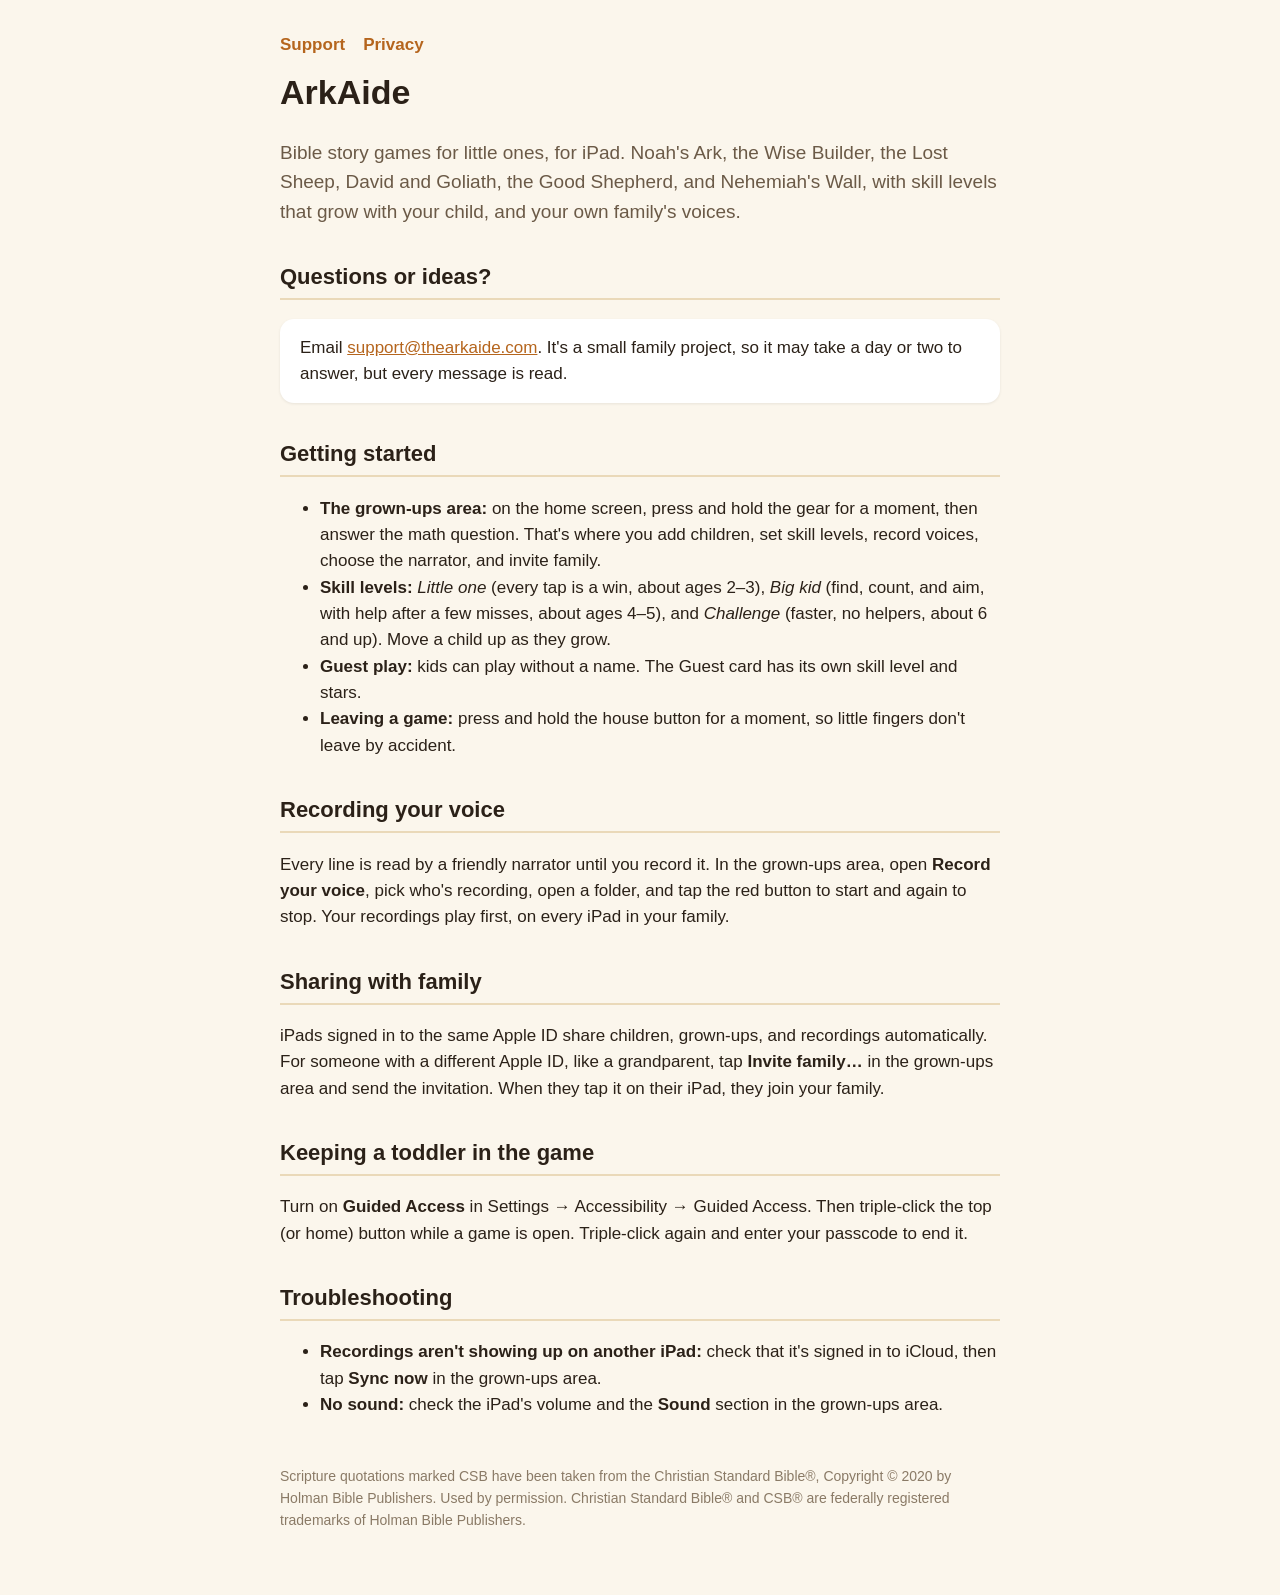
==== index.html @ 2ac63e1c "ArkAide support page and privacy policy" ====
<!doctype html>
<html lang="en"><head><meta charset="utf-8"><meta name="viewport" content="width=device-width, initial-scale=1">
<title>ArkAide: Support</title><link rel="stylesheet" href="style.css"></head>
<body><main>
<nav><a href="index.html">Support</a><a href="privacy.html">Privacy</a></nav>
<h1>ArkAide</h1>
<p class="lede">Bible story games for little ones, for iPad. Noah's Ark, the Wise Builder, the Lost Sheep,
David and Goliath, the Good Shepherd, and Nehemiah's Wall, with skill levels that grow with your child,
and your own family's voices.</p>

<h2>Questions or ideas?</h2>
<p class="card">Email <a href="mailto:support@thearkaide.com?subject=Bowman%20Games">support@thearkaide.com</a>.
It's a small family project, so it may take a day or two to answer, but every message is read.</p>

<h2>Getting started</h2>
<ul>
<li><b>The grown-ups area:</b> on the home screen, press and hold the gear for a moment, then answer the math
question. That's where you add children, set skill levels, record voices, choose the narrator, and invite family.</li>
<li><b>Skill levels:</b> <i>Little one</i> (every tap is a win, about ages 2–3), <i>Big kid</i> (find, count,
and aim, with help after a few misses, about ages 4–5), and <i>Challenge</i> (faster, no helpers, about 6 and up).
Move a child up as they grow.</li>
<li><b>Guest play:</b> kids can play without a name. The Guest card has its own skill level and stars.</li>
<li><b>Leaving a game:</b> press and hold the house button for a moment, so little fingers don't leave by accident.</li>
</ul>

<h2>Recording your voice</h2>
<p>Every line is read by a friendly narrator until you record it. In the grown-ups area, open
<b>Record your voice</b>, pick who's recording, open a folder, and tap the red button to start and again to stop.
Your recordings play first, on every iPad in your family.</p>

<h2>Sharing with family</h2>
<p>iPads signed in to the same Apple ID share children, grown-ups, and recordings automatically.
For someone with a different Apple ID, like a grandparent, tap <b>Invite family…</b> in the grown-ups area
and send the invitation. When they tap it on their iPad, they join your family.</p>

<h2>Keeping a toddler in the game</h2>
<p>Turn on <b>Guided Access</b> in Settings → Accessibility → Guided Access. Then triple-click the top
(or home) button while a game is open. Triple-click again and enter your passcode to end it.</p>

<h2>Troubleshooting</h2>
<ul>
<li><b>Recordings aren't showing up on another iPad:</b> check that it's signed in to iCloud, then tap
<b>Sync now</b> in the grown-ups area.</li>
<li><b>No sound:</b> check the iPad's volume and the <b>Sound</b> section in the grown-ups area.</li>
</ul>

<footer>Scripture quotations marked CSB have been taken from the Christian Standard Bible®, Copyright © 2020 by
Holman Bible Publishers. Used by permission. Christian Standard Bible® and CSB® are federally registered
trademarks of Holman Bible Publishers.</footer>
</main></body></html>
---- style.css ----
body { font: 17px/1.55 -apple-system, BlinkMacSystemFont, "Segoe UI", sans-serif; color: #2b2118; background: #fbf6ec; margin: 0; }
main { max-width: 720px; margin: 0 auto; padding: 32px 22px 64px; }
h1 { font-size: 34px; margin: 8px 0 4px; }
h2 { font-size: 22px; margin-top: 34px; border-bottom: 2px solid #ead9b9; padding-bottom: 4px; }
.lede { font-size: 19px; color: #6b5a47; }
nav a { margin-right: 18px; color: #b5651d; font-weight: 600; text-decoration: none; }
a { color: #b5651d; }
.card { background: #fff; border-radius: 14px; padding: 16px 20px; box-shadow: 0 1px 3px rgba(0,0,0,.08); }
footer { margin-top: 48px; font-size: 14px; color: #8a7a66; }
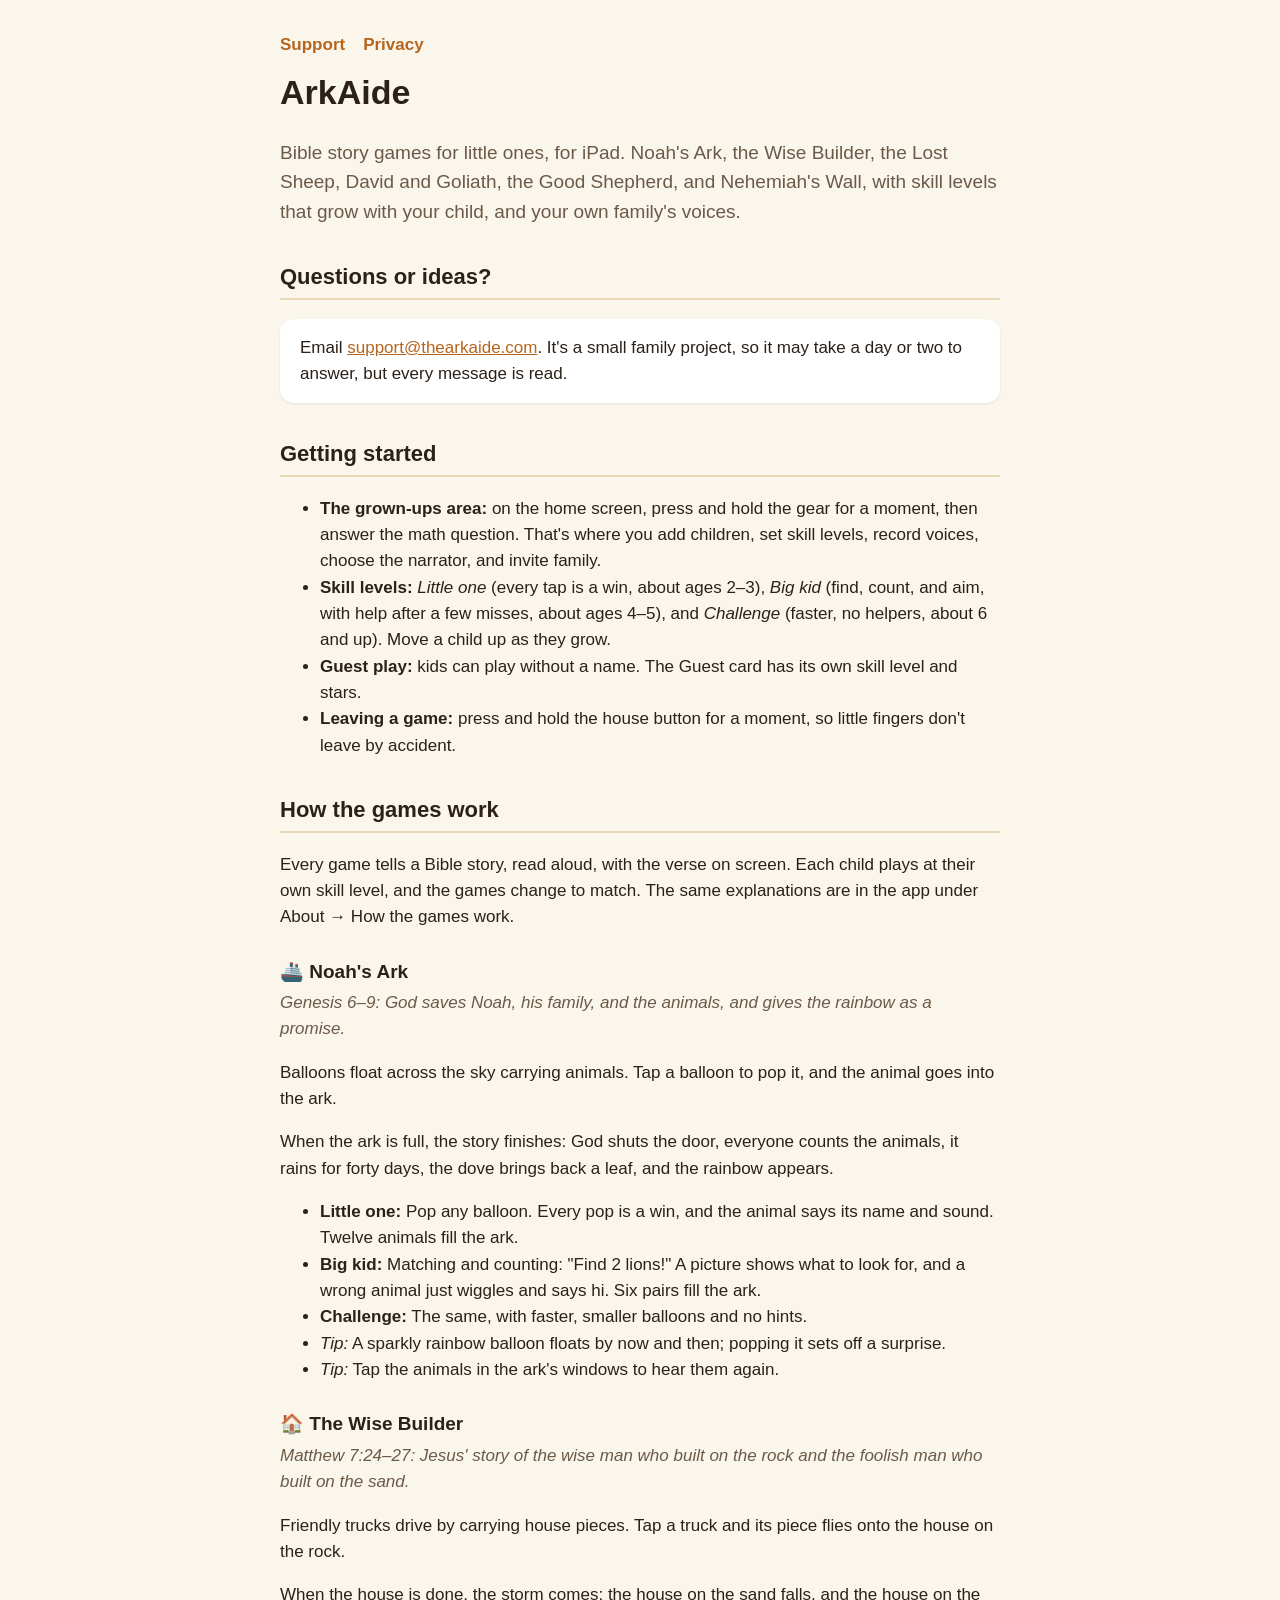
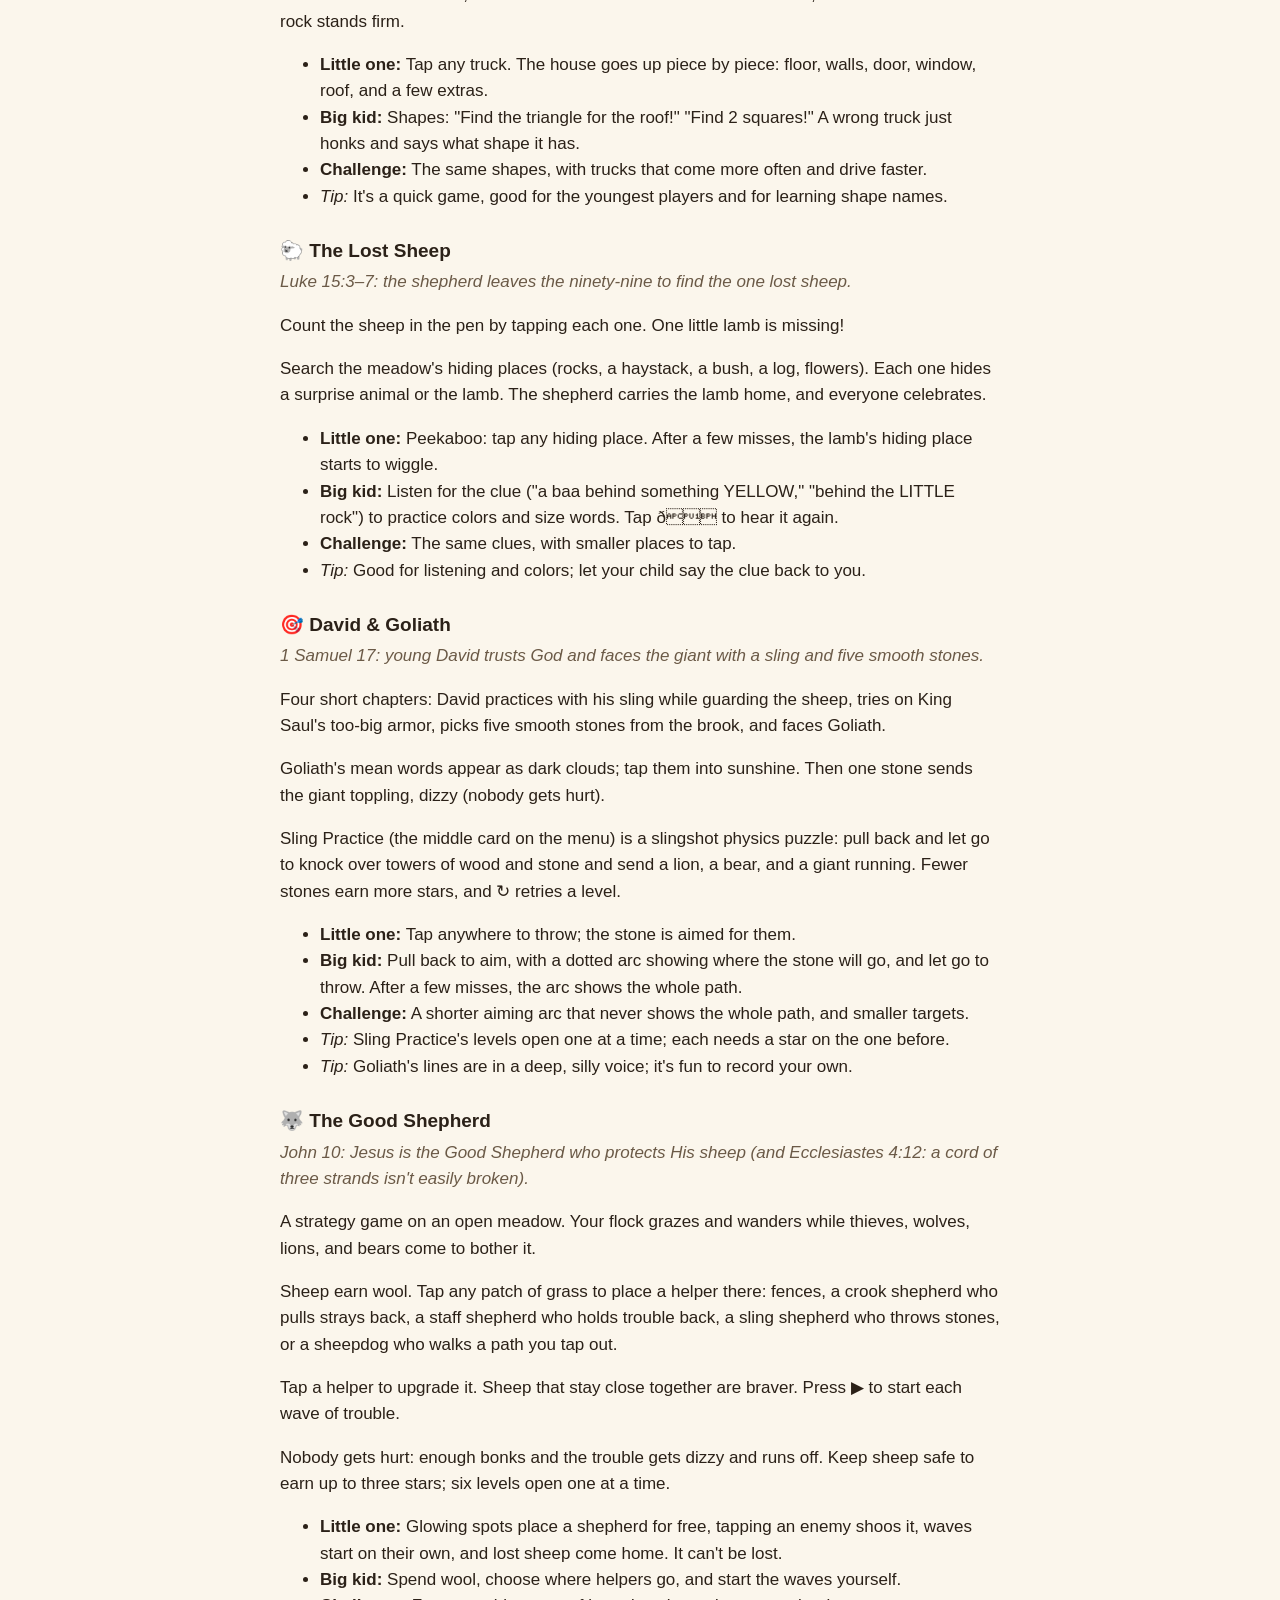
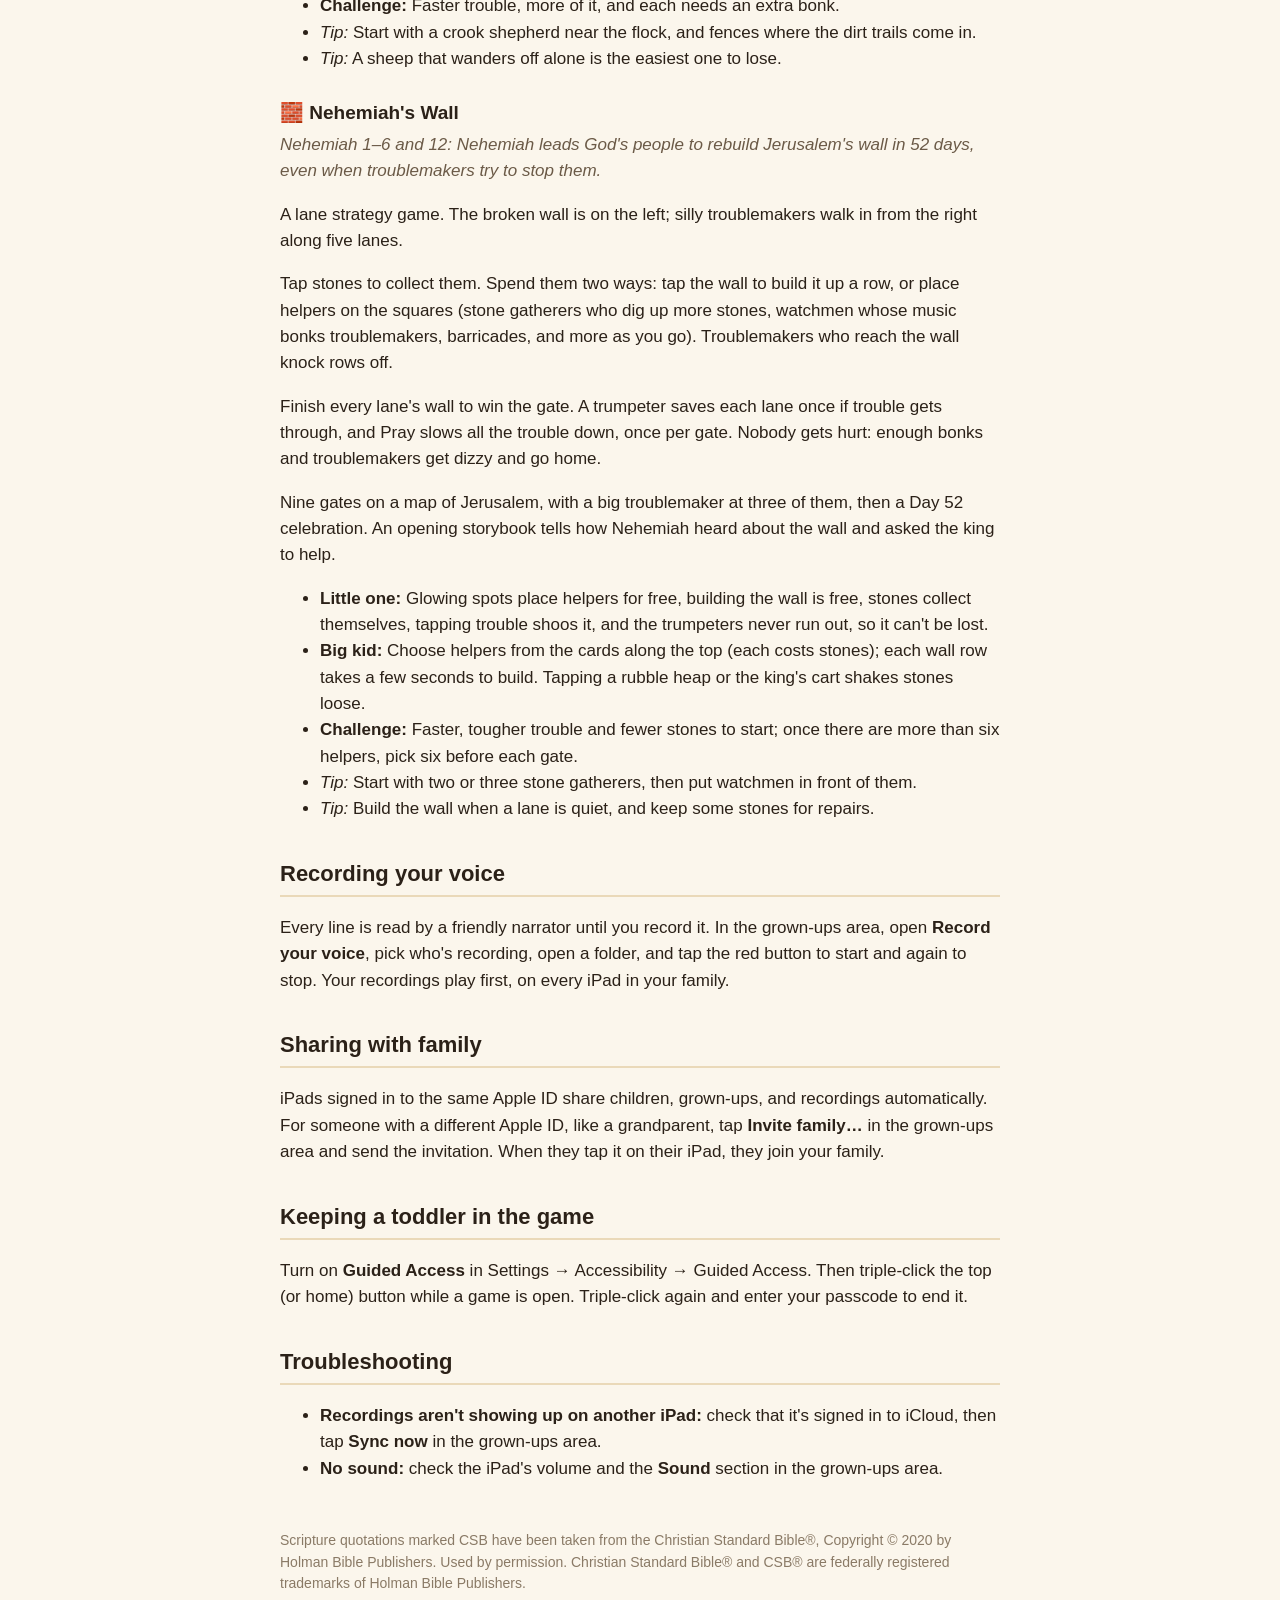
==== commit 6e8ba524: "Update the ArkAide web pages" ====
--- a/index.html
+++ b/index.html
@@ -9,7 +9,7 @@
 and your own family's voices.</p>
 
 <h2>Questions or ideas?</h2>
-<p class="card">Email <a href="mailto:support@thearkaide.com?subject=Bowman%20Games">support@thearkaide.com</a>.
+<p class="card">Email <a href="mailto:support@thearkaide.com?subject=ArkAide">support@thearkaide.com</a>.
 It's a small family project, so it may take a day or two to answer, but every message is read.</p>
 
 <h2>Getting started</h2>
@@ -21,6 +21,83 @@
 Move a child up as they grow.</li>
 <li><b>Guest play:</b> kids can play without a name. The Guest card has its own skill level and stars.</li>
 <li><b>Leaving a game:</b> press and hold the house button for a moment, so little fingers don't leave by accident.</li>
+</ul>
+
+<h2>How the games work</h2>
+<p>Every game tells a Bible story, read aloud, with the verse on screen. Each child plays at their own skill level, and the games change to match. The same explanations are in the app under About → How the games work.</p>
+<h3>🚢 Noah's Ark</h3>
+<p class="story">Genesis 6–9: God saves Noah, his family, and the animals, and gives the rainbow as a promise.</p>
+<p>Balloons float across the sky carrying animals. Tap a balloon to pop it, and the animal goes into the ark.</p>
+<p>When the ark is full, the story finishes: God shuts the door, everyone counts the animals, it rains for forty days, the dove brings back a leaf, and the rainbow appears.</p>
+<ul>
+<li><b>Little one:</b> Pop any balloon. Every pop is a win, and the animal says its name and sound. Twelve animals fill the ark.</li>
+<li><b>Big kid:</b> Matching and counting: "Find 2 lions!" A picture shows what to look for, and a wrong animal just wiggles and says hi. Six pairs fill the ark.</li>
+<li><b>Challenge:</b> The same, with faster, smaller balloons and no hints.</li>
+<li><i>Tip:</i> A sparkly rainbow balloon floats by now and then; popping it sets off a surprise.</li>
+<li><i>Tip:</i> Tap the animals in the ark's windows to hear them again.</li>
+</ul>
+
+<h3>🏠 The Wise Builder</h3>
+<p class="story">Matthew 7:24–27: Jesus' story of the wise man who built on the rock and the foolish man who built on the sand.</p>
+<p>Friendly trucks drive by carrying house pieces. Tap a truck and its piece flies onto the house on the rock.</p>
+<p>When the house is done, the storm comes: the house on the sand falls, and the house on the rock stands firm.</p>
+<ul>
+<li><b>Little one:</b> Tap any truck. The house goes up piece by piece: floor, walls, door, window, roof, and a few extras.</li>
+<li><b>Big kid:</b> Shapes: "Find the triangle for the roof!" "Find 2 squares!" A wrong truck just honks and says what shape it has.</li>
+<li><b>Challenge:</b> The same shapes, with trucks that come more often and drive faster.</li>
+<li><i>Tip:</i> It's a quick game, good for the youngest players and for learning shape names.</li>
+</ul>
+
+<h3>🐑 The Lost Sheep</h3>
+<p class="story">Luke 15:3–7: the shepherd leaves the ninety-nine to find the one lost sheep.</p>
+<p>Count the sheep in the pen by tapping each one. One little lamb is missing!</p>
+<p>Search the meadow's hiding places (rocks, a haystack, a bush, a log, flowers). Each one hides a surprise animal or the lamb. The shepherd carries the lamb home, and everyone celebrates.</p>
+<ul>
+<li><b>Little one:</b> Peekaboo: tap any hiding place. After a few misses, the lamb's hiding place starts to wiggle.</li>
+<li><b>Big kid:</b> Listen for the clue ("a baa behind something YELLOW," "behind the LITTLE rock") to practice colors and size words. Tap ð to hear it again.</li>
+<li><b>Challenge:</b> The same clues, with smaller places to tap.</li>
+<li><i>Tip:</i> Good for listening and colors; let your child say the clue back to you.</li>
+</ul>
+
+<h3>🎯 David &amp; Goliath</h3>
+<p class="story">1 Samuel 17: young David trusts God and faces the giant with a sling and five smooth stones.</p>
+<p>Four short chapters: David practices with his sling while guarding the sheep, tries on King Saul's too-big armor, picks five smooth stones from the brook, and faces Goliath.</p>
+<p>Goliath's mean words appear as dark clouds; tap them into sunshine. Then one stone sends the giant toppling, dizzy (nobody gets hurt).</p>
+<p>Sling Practice (the middle card on the menu) is a slingshot physics puzzle: pull back and let go to knock over towers of wood and stone and send a lion, a bear, and a giant running. Fewer stones earn more stars, and ↻ retries a level.</p>
+<ul>
+<li><b>Little one:</b> Tap anywhere to throw; the stone is aimed for them.</li>
+<li><b>Big kid:</b> Pull back to aim, with a dotted arc showing where the stone will go, and let go to throw. After a few misses, the arc shows the whole path.</li>
+<li><b>Challenge:</b> A shorter aiming arc that never shows the whole path, and smaller targets.</li>
+<li><i>Tip:</i> Sling Practice's levels open one at a time; each needs a star on the one before.</li>
+<li><i>Tip:</i> Goliath's lines are in a deep, silly voice; it's fun to record your own.</li>
+</ul>
+
+<h3>🐺 The Good Shepherd</h3>
+<p class="story">John 10: Jesus is the Good Shepherd who protects His sheep (and Ecclesiastes 4:12: a cord of three strands isn't easily broken).</p>
+<p>A strategy game on an open meadow. Your flock grazes and wanders while thieves, wolves, lions, and bears come to bother it.</p>
+<p>Sheep earn wool. Tap any patch of grass to place a helper there: fences, a crook shepherd who pulls strays back, a staff shepherd who holds trouble back, a sling shepherd who throws stones, or a sheepdog who walks a path you tap out.</p>
+<p>Tap a helper to upgrade it. Sheep that stay close together are braver. Press ▶ to start each wave of trouble.</p>
+<p>Nobody gets hurt: enough bonks and the trouble gets dizzy and runs off. Keep sheep safe to earn up to three stars; six levels open one at a time.</p>
+<ul>
+<li><b>Little one:</b> Glowing spots place a shepherd for free, tapping an enemy shoos it, waves start on their own, and lost sheep come home. It can't be lost.</li>
+<li><b>Big kid:</b> Spend wool, choose where helpers go, and start the waves yourself.</li>
+<li><b>Challenge:</b> Faster trouble, more of it, and each needs an extra bonk.</li>
+<li><i>Tip:</i> Start with a crook shepherd near the flock, and fences where the dirt trails come in.</li>
+<li><i>Tip:</i> A sheep that wanders off alone is the easiest one to lose.</li>
+</ul>
+
+<h3>🧱 Nehemiah's Wall</h3>
+<p class="story">Nehemiah 1–6 and 12: Nehemiah leads God's people to rebuild Jerusalem's wall in 52 days, even when troublemakers try to stop them.</p>
+<p>A lane strategy game. The broken wall is on the left; silly troublemakers walk in from the right along five lanes.</p>
+<p>Tap stones to collect them. Spend them two ways: tap the wall to build it up a row, or place helpers on the squares (stone gatherers who dig up more stones, watchmen whose music bonks troublemakers, barricades, and more as you go). Troublemakers who reach the wall knock rows off.</p>
+<p>Finish every lane's wall to win the gate. A trumpeter saves each lane once if trouble gets through, and Pray slows all the trouble down, once per gate. Nobody gets hurt: enough bonks and troublemakers get dizzy and go home.</p>
+<p>Nine gates on a map of Jerusalem, with a big troublemaker at three of them, then a Day 52 celebration. An opening storybook tells how Nehemiah heard about the wall and asked the king to help.</p>
+<ul>
+<li><b>Little one:</b> Glowing spots place helpers for free, building the wall is free, stones collect themselves, tapping trouble shoos it, and the trumpeters never run out, so it can't be lost.</li>
+<li><b>Big kid:</b> Choose helpers from the cards along the top (each costs stones); each wall row takes a few seconds to build. Tapping a rubble heap or the king's cart shakes stones loose.</li>
+<li><b>Challenge:</b> Faster, tougher trouble and fewer stones to start; once there are more than six helpers, pick six before each gate.</li>
+<li><i>Tip:</i> Start with two or three stone gatherers, then put watchmen in front of them.</li>
+<li><i>Tip:</i> Build the wall when a lane is quiet, and keep some stones for repairs.</li>
 </ul>
 
 <h2>Recording your voice</h2>
--- a/style.css
+++ b/style.css
@@ -7,3 +7,5 @@
 a { color: #b5651d; }
 .card { background: #fff; border-radius: 14px; padding: 16px 20px; box-shadow: 0 1px 3px rgba(0,0,0,.08); }
 footer { margin-top: 48px; font-size: 14px; color: #8a7a66; }
+h3 { font-size: 19px; margin: 26px 0 4px; }
+.story { font-style: italic; color: #6b5a47; margin-top: 0; }
